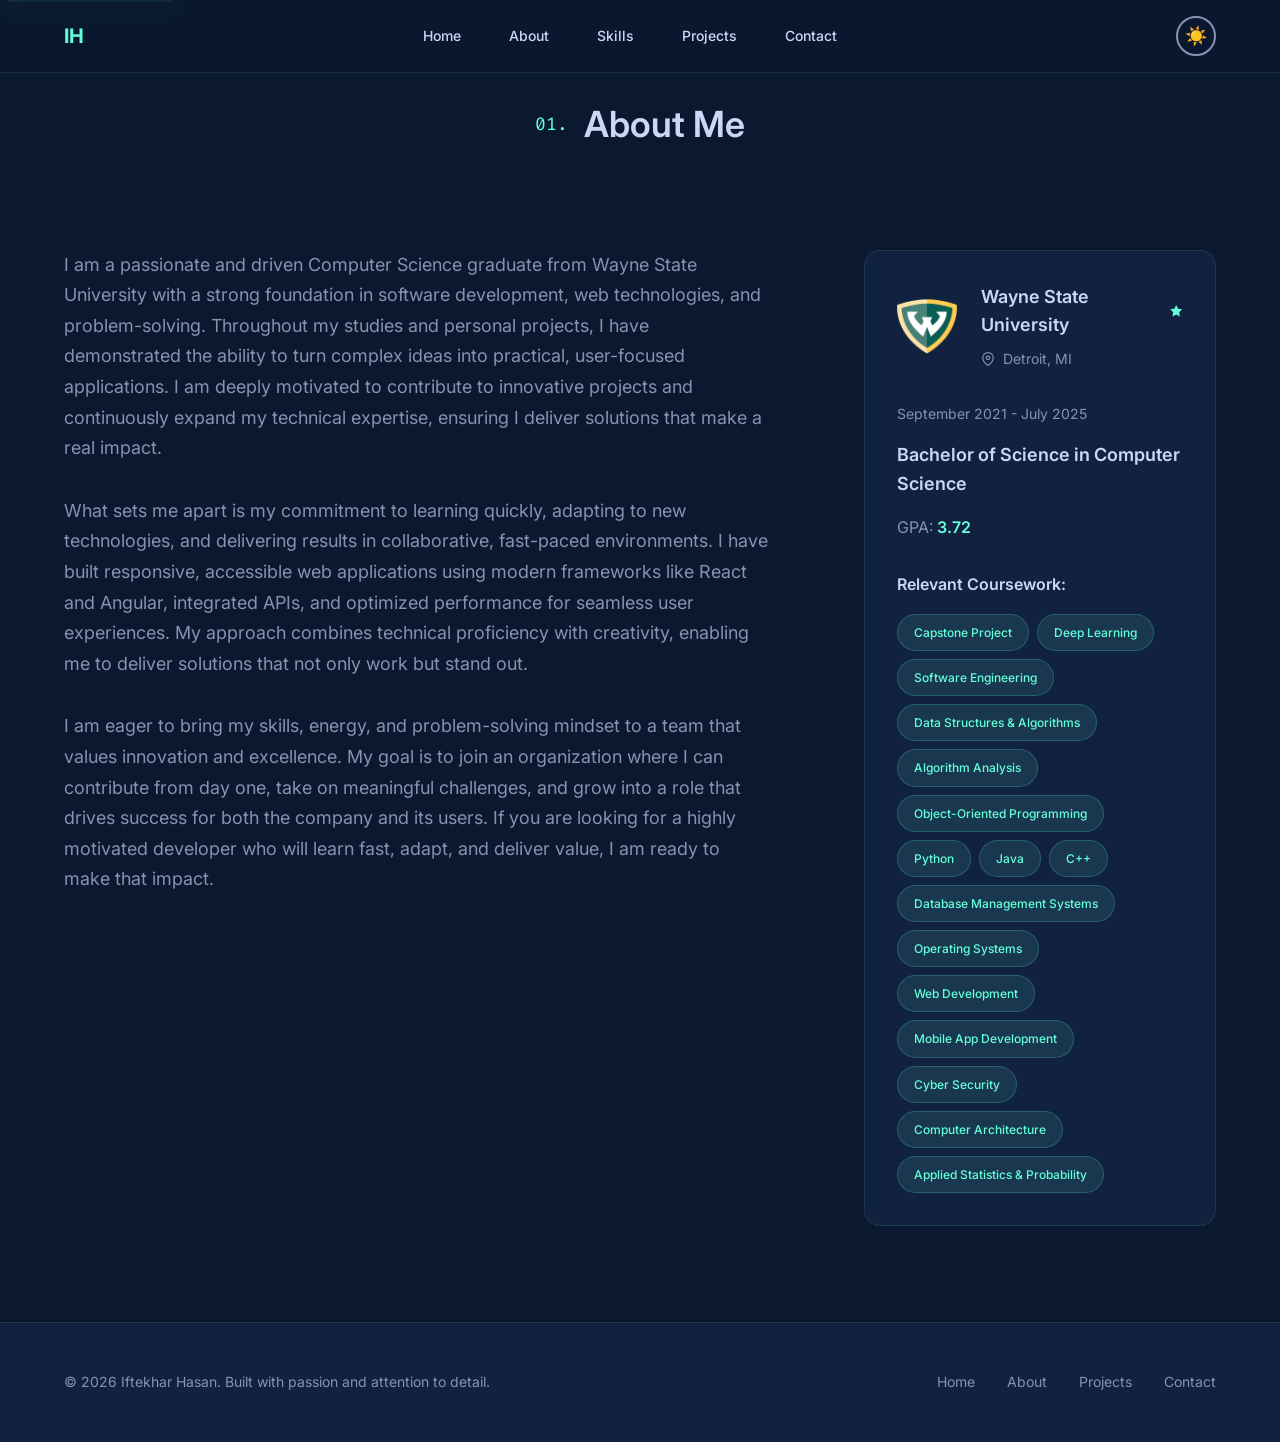
==== pages/about.html @ 02702d27 "changed the outlined of pages" ====
<!DOCTYPE html>
<html lang="en">
<head>
    <meta charset="UTF-8">
    <meta name="viewport" content="width=device-width, initial-scale=1.0">
    <title>Iftekhar Hasan - About</title>
    <link rel="preconnect" href="https://fonts.googleapis.com">
    <link rel="preconnect" href="https://fonts.gstatic.com" crossorigin>
    <link href="https://fonts.googleapis.com/css2?family=Inter:wght@300;400;500;600;700&family=Fira+Code:wght@400;500&display=swap" rel="stylesheet">
    <link rel="stylesheet" href="../styles/main.css">
    <link rel="stylesheet" href="../styles/responsive.css">
    <link rel="icon" type="image/x-icon" href="../assets/favicon.ico">
</head>
<body>
    <a href="#main-content" class="skip-link">Skip to main content</a>
    <header class="header" role="banner">
        <nav class="nav" role="navigation" aria-label="Main navigation">
            <div class="nav-container">
                <a href="../index.html" class="nav-logo" aria-label="Iftekhar Hasan - Home"><span class="logo-text">IH</span></a>
                <ul class="nav-menu" role="menubar">
                    <li role="none"><a href="../index.html" class="nav-link" role="menuitem"><span class="nav-text">Home</span></a></li>
                    <li role="none"><a href="about.html" class="nav-link active" role="menuitem"><span class="nav-text">About</span></a></li>
                    <li role="none"><a href="skills.html" class="nav-link" role="menuitem"><span class="nav-text">Skills</span></a></li>
                    <li role="none"><a href="projects.html" class="nav-link" role="menuitem"><span class="nav-text">Projects</span></a></li>
                    <li role="none"><a href="contact.html" class="nav-link" role="menuitem"><span class="nav-text">Contact</span></a></li>
                </ul>
                <button class="theme-toggle" aria-label="Toggle dark/light theme" title="Toggle theme">
                    <span class="theme-icon theme-icon-light">☀️</span>
                    <span class="theme-icon theme-icon-dark">🌙</span>
                </button>
                <button class="mobile-menu-toggle" aria-label="Toggle mobile menu" aria-expanded="false">
                    <span class="hamburger-line"></span>
                    <span class="hamburger-line"></span>
                    <span class="hamburger-line"></span>
                </button>
            </div>
        </nav>
        <div class="mobile-nav-overlay" aria-hidden="true">
            <nav class="mobile-nav" role="navigation" aria-label="Mobile navigation">
                <ul class="mobile-nav-menu" role="menubar">
                    <li role="none"><a href="../index.html" class="mobile-nav-link" role="menuitem"><span class="nav-text">Home</span></a></li>
                    <li role="none"><a href="about.html" class="mobile-nav-link" role="menuitem"><span class="nav-text">About</span></a></li>
                    <li role="none"><a href="skills.html" class="mobile-nav-link" role="menuitem"><span class="nav-text">Skills</span></a></li>
                    <li role="none"><a href="projects.html" class="mobile-nav-link" role="menuitem"><span class="nav-text">Projects</span></a></li>
                    <li role="none"><a href="contact.html" class="mobile-nav-link" role="menuitem"><span class="nav-text">Contact</span></a></li>
                </ul>
            </nav>
        </div>
    </header>
    <main id="main-content" role="main">
        <section id="about" class="about section" aria-label="About me">
            <div class="container">
                <div class="section-header">
                    <h2 class="section-title"><span class="section-number">01.</span> About Me</h2>
                </div>
                <div class="about-content">
                    <div class="about-text">
                        <p>I am a passionate and driven Computer Science graduate from Wayne State University with a strong foundation in software development, web technologies, and problem-solving. Throughout my studies and personal projects, I have demonstrated the ability to turn complex ideas into practical, user-focused applications. I am deeply motivated to contribute to innovative projects and continuously expand my technical expertise, ensuring I deliver solutions that make a real impact.</p>
                        <p>What sets me apart is my commitment to learning quickly, adapting to new technologies, and delivering results in collaborative, fast-paced environments. I have built responsive, accessible web applications using modern frameworks like React and Angular, integrated APIs, and optimized performance for seamless user experiences. My approach combines technical proficiency with creativity, enabling me to deliver solutions that not only work but stand out.</p>
                        <p>I am eager to bring my skills, energy, and problem-solving mindset to a team that values innovation and excellence. My goal is to join an organization where I can contribute from day one, take on meaningful challenges, and grow into a role that drives success for both the company and its users. If you are looking for a highly motivated developer who will learn fast, adapt, and deliver value, I am ready to make that impact.</p>
                    </div>
                    <div class="education-card">
                        <div class="education-header">
                            <img src="../assets/Wayne_State_logo.svg.png" alt="Wayne State University Logo" class="university-logo">
                            <div class="education-info">
                                <h3 class="university-name">Wayne State University
                                    <svg class="verified-badge" viewBox="0 0 24 24" fill="currentColor" aria-label="Verified"><path d="M12 2l3.09 6.26L22 9.27l-5 4.87 1.18 6.88L12 17.77l-6.18 3.25L7 14.14 2 9.27l6.91-1.01L12 2z"/></svg>
                                </h3>
                                <p class="education-location">
                                    <svg class="location-icon" viewBox="0 0 24 24" fill="none" stroke="currentColor" stroke-width="2"><path d="M21 10c0 7-9 13-9 13s-9-6-9-13a9 9 0 0 1 18 0z"/><circle cx="12" cy="10" r="3"/></svg>
                                    Detroit, MI
                                </p>
                            </div>
                        </div>
                        <div class="education-details">
                            <p class="education-dates">September 2021 - July 2025</p>
                            <h4 class="degree">Bachelor of Science in Computer Science</h4>
                            <p class="gpa">GPA: <span class="gpa-value">3.72</span></p>
                            <div class="coursework">
                                <h5 class="coursework-title">Relevant Coursework:</h5>
                                <div class="coursework-chips">
                                    <span class="chip">Capstone Project</span>
                                    <span class="chip">Deep Learning</span>
                                    <span class="chip">Software Engineering</span>
                                    <span class="chip">Data Structures & Algorithms</span>
                                    <span class="chip">Algorithm Analysis</span>
                                    <span class="chip">Object-Oriented Programming</span>
                                    <span class="chip">Python</span>
                                    <span class="chip">Java</span>
                                    <span class="chip">C++</span>
                                    <span class="chip">Database Management Systems</span>
                                    <span class="chip">Operating Systems</span>
                                    <span class="chip">Web Development</span>
                                    <span class="chip">Mobile App Development</span>
                                    <span class="chip">Cyber Security</span>
                                    <span class="chip">Computer Architecture</span>
                                    <span class="chip">Applied Statistics & Probability</span>
                                </div>
                            </div>
                        </div>
                    </div>
                </div>
            </div>
        </section>
    </main>
    <footer class="footer" role="contentinfo">
        <div class="container">
            <div class="footer-content">
                <p class="footer-text">&copy; 2026 Iftekhar Hasan. Built with passion and attention to detail.</p>
                <div class="footer-links">
                    <a href="../index.html" class="footer-link">Home</a>
                    <a href="about.html" class="footer-link">About</a>
                    <a href="projects.html" class="footer-link">Projects</a>
                    <a href="contact.html" class="footer-link">Contact</a>
                </div>
            </div>
            <button class="back-to-top" aria-label="Back to top" title="Back to top">
                <svg viewBox="0 0 24 24" fill="none" stroke="currentColor" stroke-width="2"><path d="M18 15l-6-6-6 6" /></svg>
            </button>
        </div>
    </footer>
    <script src="../scripts/main.js"></script>
</body>
</html>
---- styles/main.css ----
/* ===== CSS RESET & BASE STYLES ===== */
*,
*::before,
*::after {
  margin: 0;
  padding: 0;
  box-sizing: border-box;
}

html {
  scroll-behavior: smooth;
  font-size: 16px;
}

body {
  font-family:
    "Inter",
    -apple-system,
    BlinkMacSystemFont,
    "Segoe UI",
    Roboto,
    sans-serif;
  line-height: 1.6;
  color: var(--text-primary);
  background-color: var(--bg-primary);
  overflow-x: hidden;
}

/* ===== CSS CUSTOM PROPERTIES ===== */
:root {
  /* Colors */
  --bg-primary: #0a192f;
  --bg-secondary: #112240;
  --bg-tertiary: #1a2332;
  --text-primary: #ccd6f6;
  --text-secondary: #8892b0;
  --text-accent: #64ffda;
  --white: #ffffff;
  --success: #00d4aa;
  --warning: #ffd700;
  --error: #ff6b6b;

  /* Spacing */
  --space-xs: 0.5rem;
  --space-sm: 1rem;
  --space-md: 1.5rem;
  --space-lg: 2rem;
  --space-xl: 3rem;
  --space-2xl: 4rem;
  --space-3xl: 6rem;
  --space-4xl: 8rem;

  /* Typography */
  --font-size-xs: 0.75rem;
  --font-size-sm: 0.875rem;
  --font-size-base: 1rem;
  --font-size-lg: 1.125rem;
  --font-size-xl: 1.25rem;
  --font-size-2xl: 1.5rem;
  --font-size-3xl: 1.875rem;
  --font-size-4xl: 2.25rem;
  --font-size-5xl: 3rem;
  --font-size-6xl: 3.75rem;

  /* Shadows */
  --shadow-sm: 0 1px 2px 0 rgba(0, 0, 0, 0.05);
  --shadow-md: 0 4px 6px -1px rgba(0, 0, 0, 0.1);
  --shadow-lg: 0 10px 15px -3px rgba(0, 0, 0, 0.1);
  --shadow-xl: 0 20px 25px -5px rgba(0, 0, 0, 0.1);

  /* Transitions */
  --transition-fast: 0.15s ease-in-out;
  --transition-normal: 0.3s ease-in-out;
  --transition-slow: 0.5s ease-in-out;

  /* Border radius */
  --radius-sm: 0.25rem;
  --radius-md: 0.5rem;
  --radius-lg: 1rem;
  --radius-full: 9999px;

  /* Container */
  --container-max-width: 1200px;
  --container-padding: 1.5rem;
}

/* Light theme variables */
[data-theme="light"] {
  --bg-primary: #ffffff;
  --bg-secondary: #f8fafc;
  --bg-tertiary: #e2e8f0;
  --text-primary: #1a202c;
  --text-secondary: #4a5568;
  --text-accent: #3182ce;
}

/* ===== UTILITY CLASSES ===== */
.container {
  max-width: var(--container-max-width);
  margin: 0 auto;
  padding: 0 var(--container-padding);
}

.section {
  padding: var(--space-3xl) 0;
  position: relative;
}

.section-header {
  text-align: center;
  margin-bottom: var(--space-3xl);
}

.section-title {
  font-size: var(--font-size-4xl);
  font-weight: 600;
  margin-bottom: var(--space-sm);
  display: flex;
  align-items: center;
  justify-content: center;
  gap: var(--space-sm);
}

.section-number {
  font-size: var(--font-size-lg);
  color: var(--text-accent);
  font-weight: 400;
  font-family: "Fira Code", monospace;
}

.section-subtitle {
  font-size: var(--font-size-lg);
  color: var(--text-secondary);
  max-width: 600px;
  margin: 0 auto;
}

.skip-link {
  position: absolute;
  top: -40px;
  left: 6px;
  background: var(--text-accent);
  color: var(--bg-primary);
  padding: 8px;
  text-decoration: none;
  border-radius: var(--radius-sm);
  z-index: 1000;
}

.skip-link:focus {
  top: 6px;
}

/* ===== BUTTONS ===== */
.btn {
  display: inline-flex;
  align-items: center;
  justify-content: center;
  gap: var(--space-xs);
  padding: var(--space-sm) var(--space-lg);
  border: 2px solid transparent;
  border-radius: var(--radius-sm);
  font-size: var(--font-size-base);
  font-weight: 500;
  text-decoration: none;
  cursor: pointer;
  transition: all var(--transition-normal);
  position: relative;
  overflow: hidden;
}

.btn-primary {
  background-color: transparent;
  border-color: var(--text-accent);
  color: var(--text-accent);
}

.btn-primary:hover {
  background-color: rgba(100, 255, 218, 0.1);
  transform: translateY(-2px);
  box-shadow: var(--shadow-lg);
}

.btn-secondary {
  background-color: transparent;
  border-color: var(--text-primary);
  color: var(--text-primary);
}

.btn-secondary:hover {
  background-color: rgba(204, 214, 246, 0.1);
  transform: translateY(-2px);
}

/* ===== HEADER & NAVIGATION ===== */
.header {
  position: fixed;
  top: 0;
  left: 0;
  right: 0;
  z-index: 1000;
  background-color: rgba(10, 25, 47, 0.85);
  backdrop-filter: blur(10px);
  border-bottom: 1px solid rgba(100, 255, 218, 0.1);
  transition: all var(--transition-normal);
}

.nav-container {
  display: flex;
  align-items: center;
  justify-content: space-between;
  padding: var(--space-sm) var(--container-padding);
  max-width: var(--container-max-width);
  margin: 0 auto;
}

.nav-logo {
  font-size: var(--font-size-xl);
  font-weight: 700;
  color: var(--text-accent);
  text-decoration: none;
  transition: all var(--transition-normal);
}

.nav-logo:hover {
  transform: scale(1.05);
}

.nav-menu {
  display: flex;
  list-style: none;
  gap: var(--space-lg);
  align-items: center;
}

.nav-link {
  display: flex;
  flex-direction: column;
  align-items: center;
  text-decoration: none;
  color: var(--text-primary);
  transition: all var(--transition-normal);
  padding: var(--space-xs);
  position: relative;
}

.nav-link::after {
  content: "";
  position: absolute;
  bottom: -4px;
  left: 50%;
  width: 0;
  height: 2px;
  background-color: var(--text-accent);
  transition: all var(--transition-normal);
  transform: translateX(-50%);
}

.nav-link:hover::after,
.nav-link.active::after {
  width: 100%;
}

.nav-link:hover {
  color: var(--text-accent);
}

.nav-number {
  font-size: var(--font-size-xs);
  color: var(--text-accent);
  font-family: "Fira Code", monospace;
}

.nav-text {
  font-size: var(--font-size-sm);
  font-weight: 500;
}

/* Theme Toggle */
.theme-toggle {
  background: none;
  border: 2px solid var(--text-secondary);
  border-radius: var(--radius-full);
  width: 40px;
  height: 40px;
  cursor: pointer;
  display: flex;
  align-items: center;
  justify-content: center;
  transition: all var(--transition-normal);
  position: relative;
}

.theme-toggle:hover {
  border-color: var(--text-accent);
  transform: scale(1.1);
}

.theme-icon {
  font-size: var(--font-size-lg);
  transition: all var(--transition-normal);
}

.theme-icon-dark {
  display: none;
}

[data-theme="light"] .theme-icon-light {
  display: none;
}

[data-theme="light"] .theme-icon-dark {
  display: block;
}

/* Mobile Menu */
.mobile-menu-toggle {
  display: none;
  flex-direction: column;
  gap: 4px;
  background: none;
  border: none;
  cursor: pointer;
  padding: var(--space-xs);
}

.hamburger-line {
  width: 25px;
  height: 3px;
  background-color: var(--text-primary);
  transition: all var(--transition-normal);
  border-radius: var(--radius-sm);
}

.mobile-nav-overlay {
  position: fixed;
  top: 0;
  right: -100%;
  width: 100%;
  height: 100vh;
  background-color: rgba(10, 25, 47, 0.95);
  backdrop-filter: blur(10px);
  z-index: 999;
  transition: all var(--transition-normal);
}

.mobile-nav-overlay.active {
  right: 0;
}

.mobile-nav {
  display: flex;
  align-items: center;
  justify-content: center;
  height: 100%;
}

.mobile-nav-menu {
  list-style: none;
  text-align: center;
}

.mobile-nav-link {
  display: block;
  padding: var(--space-lg);
  color: var(--text-primary);
  text-decoration: none;
  font-size: var(--font-size-xl);
  transition: all var(--transition-normal);
}

.mobile-nav-link:hover {
  color: var(--text-accent);
  transform: translateX(10px);
}

/* ===== HERO SECTION ===== */
.hero {
  min-height: 100vh;
  display: flex;
  align-items: center;
  padding-top: 80px;
  position: relative;
}

.hero-content {
  display: grid;
  grid-template-columns: 1fr 1fr;
  gap: var(--space-3xl);
  align-items: center;
  width: 100%;
}

.hero-text {
  order: 1;
}

.hero-image {
  order: 2;
  display: flex;
  justify-content: center;
}

.hero-greeting {
  font-size: var(--font-size-lg);
  color: var(--text-accent);
  margin-bottom: var(--space-sm);
  font-family: "Fira Code", monospace;
}

.hero-name {
  font-size: var(--font-size-6xl);
  font-weight: 700;
  margin-bottom: var(--space-sm);
  line-height: 1.1;
}

.hero-title {
  font-size: var(--font-size-4xl);
  color: var(--text-secondary);
  margin-bottom: var(--space-lg);
  font-weight: 600;
}

.hero-description {
  font-size: var(--font-size-lg);
  color: var(--text-secondary);
  margin-bottom: var(--space-xl);
  max-width: 540px;
  line-height: 1.7;
}

.hero-actions {
  display: flex;
  gap: var(--space-lg);
  margin-bottom: var(--space-xl);
}

.image-container {
  position: relative;
  width: 300px;
  height: 300px;
}

.profile-image {
  width: 100%;
  height: 100%;
  border-radius: 50%;
  object-fit: cover;
  border: 4px solid var(--text-accent);
  transition: all var(--transition-normal);
}

/* .profile-image:hover {
  transform: scale(1.05);
  box-shadow: 0 0 30px rgba(100, 255, 218, 0.3);
} */

.hero-social {
  position: fixed;
  left: var(--space-lg);
  top: 50%;
  transform: translateY(-50%);
  display: flex;
  flex-direction: column;
  gap: var(--space-lg);
  z-index: 10;
}

.hero-social::after {
  content: none;
  width: 1px;
  height: 90px;
  background-color: var(--text-secondary);
  margin: var(--space-lg) auto 0;
}

.social-link {
  color: var(--text-secondary);
  transition: all var(--transition-normal);
  padding: var(--space-xs);
}

.social-link:hover {
  color: var(--text-accent);
  /* transform: translateY(-3px); */
}

.social-icon {
  width: 20px;
  height: 20px;
}

.scroll-indicator {
  position: absolute;
  bottom: var(--space-lg);
  left: 50%;
  transform: translateX(-50%);
  text-align: center;
}

.scroll-link {
  display: flex;
  flex-direction: column;
  align-items: center;
  gap: var(--space-xs);
  color: var(--text-secondary);
  text-decoration: none;
  transition: all var(--transition-normal);
}

.scroll-link:hover {
  color: var(--text-accent);
}

.scroll-text {
  font-size: var(--font-size-sm);
  font-family: "Fira Code", monospace;
}

.scroll-arrow {
  width: 20px;
  height: 20px;
  animation: bounce 2s infinite;
}

@keyframes bounce {
  0%,
  20%,
  50%,
  80%,
  100% {
    transform: translateY(0);
  }
  40% {
    transform: translateY(-10px);
  }
  60% {
    transform: translateY(-5px);
  }
}

/* Typing Animation */
.typing-text {
  position: relative;
  color: var(--text-primary);
}

.typing-text::after {
  content: "";
  position: absolute;
  right: -2px;
  width: 2px;
  height: 100%;
  background-color: var(--text-accent);
  animation: blink 1s infinite;
}

@keyframes blink {
  0%,
  50% {
    opacity: 1;
  }
  51%,
  100% {
    opacity: 0;
  }
}

/* ===== ABOUT SECTION ===== */
.about-content {
  display: grid;
  grid-template-columns: 2fr 1fr;
  gap: var(--space-3xl);
  align-items: start;
}

.about-text {
  font-size: var(--font-size-lg);
  line-height: 1.7;
}

.about-text p {
  margin-bottom: var(--space-lg);
  color: var(--text-secondary);
}

.education-card {
  background-color: var(--bg-secondary);
  border-radius: var(--radius-lg);
  padding: var(--space-lg);
  border: 1px solid rgba(100, 255, 218, 0.1);
  transition: all var(--transition-normal);
}

.education-card:hover {
  transform: translateY(-5px);
  box-shadow: var(--shadow-xl);
  border-color: rgba(100, 255, 218, 0.3);
}

.education-header {
  display: flex;
  align-items: center;
  gap: var(--space-md);
  margin-bottom: var(--space-lg);
}

.university-logo {
  width: 60px;
  height: 60px;
  border-radius: var(--radius-md);
  object-fit: contain;
}

.university-name {
  font-size: var(--font-size-lg);
  font-weight: 600;
  color: var(--text-primary);
  display: flex;
  align-items: center;
  gap: var(--space-xs);
  margin-bottom: var(--space-xs);
}

.verified-badge {
  width: 16px;
  height: 16px;
  color: var(--text-accent);
}

.education-location {
  display: flex;
  align-items: center;
  gap: var(--space-xs);
  color: var(--text-secondary);
  font-size: var(--font-size-sm);
}

.location-icon {
  width: 14px;
  height: 14px;
}

.education-dates {
  color: var(--text-secondary);
  font-size: var(--font-size-sm);
  margin-bottom: var(--space-sm);
}

.degree {
  font-size: var(--font-size-lg);
  font-weight: 600;
  color: var(--text-primary);
  margin-bottom: var(--space-sm);
}

.gpa {
  color: var(--text-secondary);
  margin-bottom: var(--space-lg);
}

.gpa-value {
  color: var(--text-accent);
  font-weight: 600;
}

.coursework-title {
  font-size: var(--font-size-base);
  font-weight: 600;
  color: var(--text-primary);
  margin-bottom: var(--space-sm);
}

.coursework-chips {
  display: flex;
  flex-wrap: wrap;
  gap: var(--space-xs);
}

.chip {
  background-color: rgba(100, 255, 218, 0.1);
  color: var(--text-accent);
  padding: var(--space-xs) var(--space-sm);
  border-radius: var(--radius-full);
  font-size: var(--font-size-xs);
  font-weight: 500;
  border: 1px solid rgba(100, 255, 218, 0.2);
  transition: all var(--transition-normal);
}

.chip:hover {
  background-color: rgba(100, 255, 218, 0.2);
  transform: translateY(-1px);
}

/* ===== SKILLS SECTION ===== */
.skills-grid {
  display: grid;
  grid-template-columns: repeat(auto-fit, minmax(280px, 1fr));
  gap: var(--space-xl);
}

.skill-category {
  background-color: var(--bg-secondary);
  border-radius: var(--radius-lg);
  padding: var(--space-lg);
  border: 1px solid rgba(100, 255, 218, 0.1);
  transition: all var(--transition-normal);
}

.skill-category:hover {
  transform: translateY(-5px);
  box-shadow: var(--shadow-xl);
  border-color: rgba(100, 255, 218, 0.3);
}

.category-title {
  font-size: var(--font-size-xl);
  font-weight: 600;
  color: var(--text-primary);
  margin-bottom: var(--space-lg);
  text-align: center;
}

.skills-list {
  display: flex;
  flex-direction: column;
  gap: var(--space-md);
}

.skill-item {
  display: flex;
  align-items: center;
  gap: var(--space-md);
  padding: var(--space-sm);
  border-radius: var(--radius-md);
  transition: all var(--transition-normal);
}

.skill-item:hover {
  background-color: rgba(100, 255, 218, 0.05);
  transform: translateX(5px);
}

.skill-icon {
  width: 32px;
  height: 32px;
  object-fit: contain;
}

.skill-name {
  font-size: var(--font-size-base);
  font-weight: 500;
  color: var(--text-primary);
}

/* ===== PROJECTS SECTION ===== */
.project-filters {
  display: flex;
  justify-content: center;
  gap: var(--space-sm);
  margin-bottom: var(--space-3xl);
  flex-wrap: wrap;
}

.filter-btn {
  background: none;
  border: 2px solid var(--text-secondary);
  color: var(--text-secondary);
  padding: var(--space-sm) var(--space-lg);
  border-radius: var(--radius-full);
  cursor: pointer;
  transition: all var(--transition-normal);
  font-size: var(--font-size-sm);
  font-weight: 500;
}

.filter-btn:hover,
.filter-btn.active {
  border-color: var(--text-accent);
  color: var(--text-accent);
  background-color: rgba(100, 255, 218, 0.1);
}

.projects-grid {
  display: grid;
  grid-template-columns: repeat(auto-fit, minmax(300px, 1fr));
  gap: var(--space-xl);
}

.project-card {
  background-color: var(--bg-secondary);
  border-radius: var(--radius-lg);
  overflow: hidden;
  border: 1px solid rgba(100, 255, 218, 0.1);
  transition: all var(--transition-normal);
  opacity: 1;
  transform: scale(1);
}

.project-card.hidden {
  opacity: 0;
  transform: scale(0.8);
  pointer-events: none;
}

.project-card:hover {
  transform: translateY(-10px);
  box-shadow: var(--shadow-xl);
  border-color: rgba(100, 255, 218, 0.3);
}

.project-image {
  width: 100%;
  height: 200px;
  overflow: hidden;
  position: relative;
}

.project-image img {
  width: 100%;
  height: 100%;
  object-fit: cover;
  transition: all var(--transition-normal);
}

.project-card:hover .project-image img {
  transform: scale(1.05);
}

.project-info {
  padding: var(--space-lg);
}

.project-title {
  font-size: var(--font-size-xl);
  font-weight: 600;
  color: var(--text-primary);
  margin-bottom: var(--space-sm);
}

.project-description {
  color: var(--text-secondary);
  line-height: 1.6;
  margin-bottom: var(--space-lg);
}

.tech-stack {
  display: flex;
  flex-wrap: wrap;
  gap: var(--space-xs);
  margin-bottom: var(--space-lg);
}

.tech-chip {
  background-color: rgba(100, 255, 218, 0.1);
  color: var(--text-accent);
  padding: var(--space-xs) var(--space-sm);
  border-radius: var(--radius-sm);
  font-size: var(--font-size-xs);
  font-weight: 500;
  display: flex;
  align-items: center;
  gap: var(--space-xs);
}

.tech-icon {
  width: 16px;
  height: 16px;
}

.project-links {
  display: flex;
  gap: var(--space-sm);
}

.project-link {
  padding: var(--space-sm) var(--space-md);
  border: 1px solid var(--text-accent);
  color: var(--text-accent);
  text-decoration: none;
  border-radius: var(--radius-sm);
  font-size: var(--font-size-sm);
  font-weight: 500;
  transition: all var(--transition-normal);
}

.project-link:hover {
  background-color: rgba(100, 255, 218, 0.1);
  transform: translateY(-2px);
}

/* ===== CONTACT SECTION ===== */
.contact-content {
  display: grid;
  grid-template-columns: 1fr 1fr;
  gap: var(--space-3xl);
  align-items: start;
}

.contact-form {
  background-color: var(--bg-secondary);
  padding: var(--space-xl);
  border-radius: var(--radius-lg);
  border: 1px solid rgba(100, 255, 218, 0.1);
}

.form-group {
  margin-bottom: var(--space-lg);
}

.form-label {
  display: block;
  margin-bottom: var(--space-xs);
  color: var(--text-primary);
  font-weight: 500;
}

.form-input,
.form-textarea {
  width: 100%;
  padding: var(--space-sm);
  border: 2px solid var(--text-secondary);
  border-radius: var(--radius-sm);
  background-color: var(--bg-primary);
  color: var(--text-primary);
  font-size: var(--font-size-base);
  transition: all var(--transition-normal);
}

.form-input:focus,
.form-textarea:focus {
  outline: none;
  border-color: var(--text-accent);
  box-shadow: 0 0 0 3px rgba(100, 255, 218, 0.1);
}

.form-textarea {
  resize: vertical;
  min-height: 120px;
}

.form-error {
  display: block;
  color: var(--error);
  font-size: var(--font-size-sm);
  margin-top: var(--space-xs);
}

.form-submit {
  width: 100%;
  position: relative;
}

.btn-loading {
  display: none;
}

.form-submit.loading .btn-text {
  display: none;
}

.form-submit.loading .btn-loading {
  display: block;
}

.contact-info {
  display: flex;
  flex-direction: column;
  gap: var(--space-xl);
}

.contact-item {
  display: flex;
  align-items: flex-start;
  gap: var(--space-md);
}

.contact-icon {
  width: 24px;
  height: 24px;
  color: var(--text-accent);
  margin-top: var(--space-xs);
}

.contact-title {
  font-size: var(--font-size-lg);
  font-weight: 600;
  color: var(--text-primary);
  margin-bottom: var(--space-xs);
}

.contact-link {
  color: var(--text-accent);
  text-decoration: none;
  transition: all var(--transition-normal);
}

.contact-link:hover {
  text-decoration: underline;
}

.contact-text {
  color: var(--text-secondary);
}

.contact-social .social-links {
  display: flex;
  gap: var(--space-md);
  margin-top: var(--space-sm);
}

.contact-social .social-link {
  padding: var(--space-sm);
  border: 1px solid var(--text-secondary);
  border-radius: var(--radius-sm);
  transition: all var(--transition-normal);
}

.contact-social .social-link:hover {
  border-color: var(--text-accent);
  background-color: rgba(100, 255, 218, 0.1);
}

/* ===== FOOTER ===== */
.footer {
  background-color: var(--bg-secondary);
  border-top: 1px solid rgba(100, 255, 218, 0.1);
  padding: var(--space-xl) 0;
  position: relative;
}

.footer-content {
  display: flex;
  justify-content: space-between;
  align-items: center;
  flex-wrap: wrap;
  gap: var(--space-lg);
}

.footer-text {
  color: var(--text-secondary);
  font-size: var(--font-size-sm);
}

.footer-links {
  display: flex;
  gap: var(--space-lg);
}

.footer-link {
  color: var(--text-secondary);
  text-decoration: none;
  font-size: var(--font-size-sm);
  transition: all var(--transition-normal);
}

.footer-link:hover {
  color: var(--text-accent);
}

.back-to-top {
  position: fixed;
  bottom: var(--space-lg);
  right: var(--space-lg);
  width: 50px;
  height: 50px;
  background-color: var(--text-accent);
  color: var(--bg-primary);
  border: none;
  border-radius: var(--radius-full);
  cursor: pointer;
  transition: all var(--transition-normal);
  opacity: 0;
  visibility: hidden;
  z-index: 100;
}

.back-to-top.visible {
  opacity: 1;
  visibility: visible;
}

.back-to-top:hover {
  transform: translateY(-3px);
  box-shadow: var(--shadow-lg);
}

.back-to-top svg {
  width: 20px;
  height: 20px;
}

/* ===== ANIMATIONS ===== */
@keyframes fadeInUp {
  from {
    opacity: 0;
    transform: translateY(30px);
  }
  to {
    opacity: 1;
    transform: translateY(0);
  }
}

.fade-in-up {
  animation: fadeInUp 0.6s ease-out forwards;
}

/* ===== RESPONSIVE DESIGN ===== */
@media (max-width: 1024px) {
  :root {
    --container-padding: 1rem;
    --space-4xl: 6rem;
    --space-3xl: 4rem;
  }

  .hero-content {
    grid-template-columns: 1fr;
    text-align: center;
    gap: var(--space-xl);
  }

  .hero-text {
    order: 2;
  }

  .hero-image {
    order: 1;
  }

  .about-content {
    grid-template-columns: 1fr;
    gap: var(--space-xl);
  }

  .contact-content {
    grid-template-columns: 1fr;
    gap: var(--space-xl);
  }

  .hero-social {
    position: fixed;
    left: var(--space-lg);
    bottom: 0;
    flex-direction: column;
    margin-top: 0;
  }

  .hero-social::after {
    display: none;
  }
}

@media (max-width: 768px) {
  .nav-menu {
    display: none;
  }

  .mobile-menu-toggle {
    display: flex;
  }

  .hero-name {
    font-size: var(--font-size-5xl);
  }

  .hero-title {
    font-size: var(--font-size-3xl);
  }

  .section-title {
    font-size: var(--font-size-3xl);
  }

  .hero-actions {
    flex-direction: column;
    align-items: center;
    gap: var(--space-md);
  }

  .btn {
    width: 100%;
    max-width: 300px;
  }

  .projects-grid {
    grid-template-columns: 1fr;
  }

  .skills-grid {
    grid-template-columns: 1fr;
  }

  .project-filters {
    flex-direction: column;
    align-items: center;
  }

  .footer-content {
    flex-direction: column;
    text-align: center;
  }
}

@media (max-width: 480px) {
  :root {
    --container-padding: 0.75rem;
    --space-4xl: 4rem;
    --space-3xl: 3rem;
  }

  .hero-name {
    font-size: var(--font-size-4xl);
  }

  .hero-title {
    font-size: var(--font-size-2xl);
  }

  .section-title {
    font-size: var(--font-size-2xl);
  }

  .image-container {
    width: 250px;
    height: 250px;
  }

  .education-header {
    flex-direction: column;
    text-align: center;
  }

  .contact-item {
    flex-direction: column;
    text-align: center;
  }
}

[data-theme="light"] .nav-link {
  color: var(--text-accent);
}

/* .hero-social {
  position: fixed;
  left: var(--space-lg);
  bottom: 0;
  flex-direction: column;
}

.hero-social::after {
  display: block;
} */


.about.section,
.skills.section,
.projects.section,
.contact.section {
  scroll-margin-top: 80px;
}
---- styles/responsive.css ----
/* ===== RESPONSIVE UTILITIES ===== */

/* Mobile-first responsive design utilities */
.mobile-only {
  display: block;
}

.tablet-up {
  display: none;
}

.desktop-up {
  display: none;
}

/* ===== TABLET STYLES (768px and up) ===== */
@media (min-width: 768px) {
  .mobile-only {
    display: none;
  }

  .tablet-up {
    display: block;
  }

  /* Navigation improvements for tablet */
  .nav-menu {
    display: flex;
  }

  .mobile-menu-toggle {
    display: none;
  }

  /* Hero section tablet layout */
  .hero-content {
    grid-template-columns: 1fr 1fr;
    text-align: left;
  }

  .hero-text {
    order: 1;
  }

  .hero-image {
    order: 2;
  }

  /* Skills grid for tablet */
  .skills-grid {
    grid-template-columns: repeat(2, 1fr);
  }

  /* Projects grid for tablet */
  .projects-grid {
    grid-template-columns: repeat(2, 1fr);
  }

  /* Contact layout for tablet */
  .contact-content {
    grid-template-columns: 1fr 1fr;
  }

  /* About section for tablet */
  .about-content {
    grid-template-columns: 2fr 1fr;
  }
}

/* ===== DESKTOP STYLES (1024px and up) ===== */
@media (min-width: 1024px) {
  .desktop-up {
    display: block;
  }

  /* Hero social positioning for desktop */
  .hero-social {
    position: fixed;
    left: var(--space-lg);
    bottom: 0;
    flex-direction: column;
  }

  .hero-social::after {
    display: block;
  }

  /* Skills grid for desktop */
  .skills-grid {
    grid-template-columns: repeat(4, 1fr);
  }

  /* Projects grid for desktop */
  .projects-grid {
    grid-template-columns: repeat(3, 1fr);
  }

  /* Enhanced hover effects for desktop */
  .project-card:hover {
    transform: translateY(-10px) scale(1.02);
  }

  .skill-category:hover {
    transform: translateY(-8px) scale(1.02);
  }

  .education-card:hover {
    transform: translateY(-8px) scale(1.02);
  }
}

/* ===== LARGE DESKTOP STYLES (1440px and up) ===== */
@media (min-width: 1440px) {
  :root {
    --container-max-width: 1400px;
    --space-4xl: 10rem;
    --space-3xl: 8rem;
  }

  /* Larger typography for large screens */
  .hero-name {
    font-size: 4.5rem;
  }

  .hero-title {
    font-size: 3rem;
  }

  .section-title {
    font-size: 3.5rem;
  }

  /* Enhanced spacing for large screens */
  .section {
    padding: var(--space-4xl) 0;
  }
}

/* ===== ULTRA-WIDE SCREENS (1920px and up) ===== */
@media (min-width: 1920px) {
  :root {
    --container-max-width: 1600px;
  }

  /* Projects grid for ultra-wide */
  .projects-grid {
    grid-template-columns: repeat(4, 1fr);
  }
}

/* ===== MOBILE LANDSCAPE ORIENTATION ===== */
@media (max-width: 768px) and (orientation: landscape) {
  .hero {
    min-height: auto;
    padding: var(--space-xl) 0;
  }

  .hero-content {
    grid-template-columns: 1fr 1fr;
    gap: var(--space-lg);
  }

  .image-container {
    width: 200px;
    height: 200px;
  }

  .hero-name {
    font-size: var(--font-size-3xl);
  }

  .hero-title {
    font-size: var(--font-size-xl);
  }
}

/* ===== PRINT STYLES ===== */
@media print {
  * {
    background: white !important;
    color: black !important;
    box-shadow: none !important;
  }

  .header,
  .hero-social,
  .scroll-indicator,
  .back-to-top,
  .mobile-menu-toggle,
  .theme-toggle {
    display: none !important;
  }

  .section {
    page-break-inside: avoid;
    padding: 1rem 0;
  }

  .hero {
    min-height: auto;
    padding: 1rem 0;
  }

  .project-card,
  .skill-category,
  .education-card {
    page-break-inside: avoid;
    border: 1px solid #ccc;
    margin-bottom: 1rem;
  }

  a[href^="http"]:after {
    content: " (" attr(href) ")";
    font-size: 0.8em;
    color: #666;
  }
}

/* ===== REDUCED MOTION PREFERENCES ===== */
@media (prefers-reduced-motion: reduce) {
  *,
  *::before,
  *::after {
    animation-duration: 0.01ms !important;
    animation-iteration-count: 1 !important;
    transition-duration: 0.01ms !important;
    scroll-behavior: auto !important;
  }

  .scroll-arrow {
    animation: none;
  }

  .typing-text::after {
    animation: none;
    opacity: 1;
  }
}

/* ===== HIGH CONTRAST MODE ===== */
@media (prefers-contrast: high) {
  :root {
    --bg-primary: #000000;
    --bg-secondary: #1a1a1a;
    --text-primary: #ffffff;
    --text-secondary: #cccccc;
    --text-accent: #00ffff;
  }

  .btn,
  .project-card,
  .skill-category,
  .education-card,
  .contact-form {
    border-width: 2px;
  }
}

/* ===== FOCUS VISIBLE STYLES ===== */
.nav-link:focus-visible,
.btn:focus-visible,
.social-link:focus-visible,
.project-link:focus-visible,
.filter-btn:focus-visible,
.form-input:focus-visible,
.form-textarea:focus-visible,
.theme-toggle:focus-visible,
.mobile-menu-toggle:focus-visible,
.back-to-top:focus-visible {
  outline: 2px solid var(--text-accent);
  outline-offset: 2px;
}

/* ===== CONTAINER QUERIES (for modern browsers) ===== */
@supports (container-type: inline-size) {
  .project-card {
    container-type: inline-size;
  }

  @container (max-width: 300px) {
    .project-info {
      padding: var(--space-md);
    }

    .project-title {
      font-size: var(--font-size-lg);
    }

    .tech-stack {
      flex-direction: column;
      gap: var(--space-xs);
    }

    .project-links {
      flex-direction: column;
    }
  }
}

/* ===== DARK MODE SPECIFIC ADJUSTMENTS ===== */
@media (prefers-color-scheme: dark) {
  :root {
    color-scheme: dark;
  }
}

/* ===== LIGHT MODE SPECIFIC ADJUSTMENTS ===== */
[data-theme="light"] {
  color-scheme: light;
}

[data-theme="light"] .header {
  background-color: rgba(255, 255, 255, 0.85);
  border-bottom-color: rgba(0, 0, 0, 0.1);
}

[data-theme="light"] .mobile-nav-overlay {
  background-color: rgba(255, 255, 255, 0.95);
}

[data-theme="light"] .profile-image {
  border-color: var(--text-accent);
}

[data-theme="light"] .project-card,
[data-theme="light"] .skill-category,
[data-theme="light"] .education-card,
[data-theme="light"] .contact-form {
  box-shadow: 0 4px 6px rgba(0, 0, 0, 0.1);
}

[data-theme="light"] .project-card:hover,
[data-theme="light"] .skill-category:hover,
[data-theme="light"] .education-card:hover {
  box-shadow: 0 10px 25px rgba(0, 0, 0, 0.15);
}

/* ===== ACCESSIBILITY IMPROVEMENTS ===== */
.sr-only {
  position: absolute;
  width: 1px;
  height: 1px;
  padding: 0;
  margin: -1px;
  overflow: hidden;
  clip: rect(0, 0, 0, 0);
  white-space: nowrap;
  border: 0;
}

/* ===== LOADING STATES ===== */
.loading {
  opacity: 0.7;
  pointer-events: none;
}

.skeleton {
  background: linear-gradient(
    90deg,
    var(--bg-secondary) 25%,
    var(--bg-tertiary) 50%,
    var(--bg-secondary) 75%
  );
  background-size: 200% 100%;
  animation: loading 1.5s infinite;
}

@keyframes loading {
  0% {
    background-position: 200% 0;
  }
  100% {
    background-position: -200% 0;
  }
}

/* ===== ERROR STATES ===== */
.error {
  border-color: var(--error) !important;
  background-color: rgba(255, 107, 107, 0.1);
}

.success {
  border-color: var(--success) !important;
  background-color: rgba(0, 212, 170, 0.1);
}

/* ===== PERFORMANCE OPTIMIZATIONS ===== */
.project-card:hover,
.skill-category:hover,
.education-card:hover {
  will-change: transform, box-shadow;
}

/* Force hardware acceleration for smooth animations */
.nav-link,
.btn,
.social-link,
.project-link,
.filter-btn {
  transform: translateZ(0);
  backface-visibility: hidden;
}
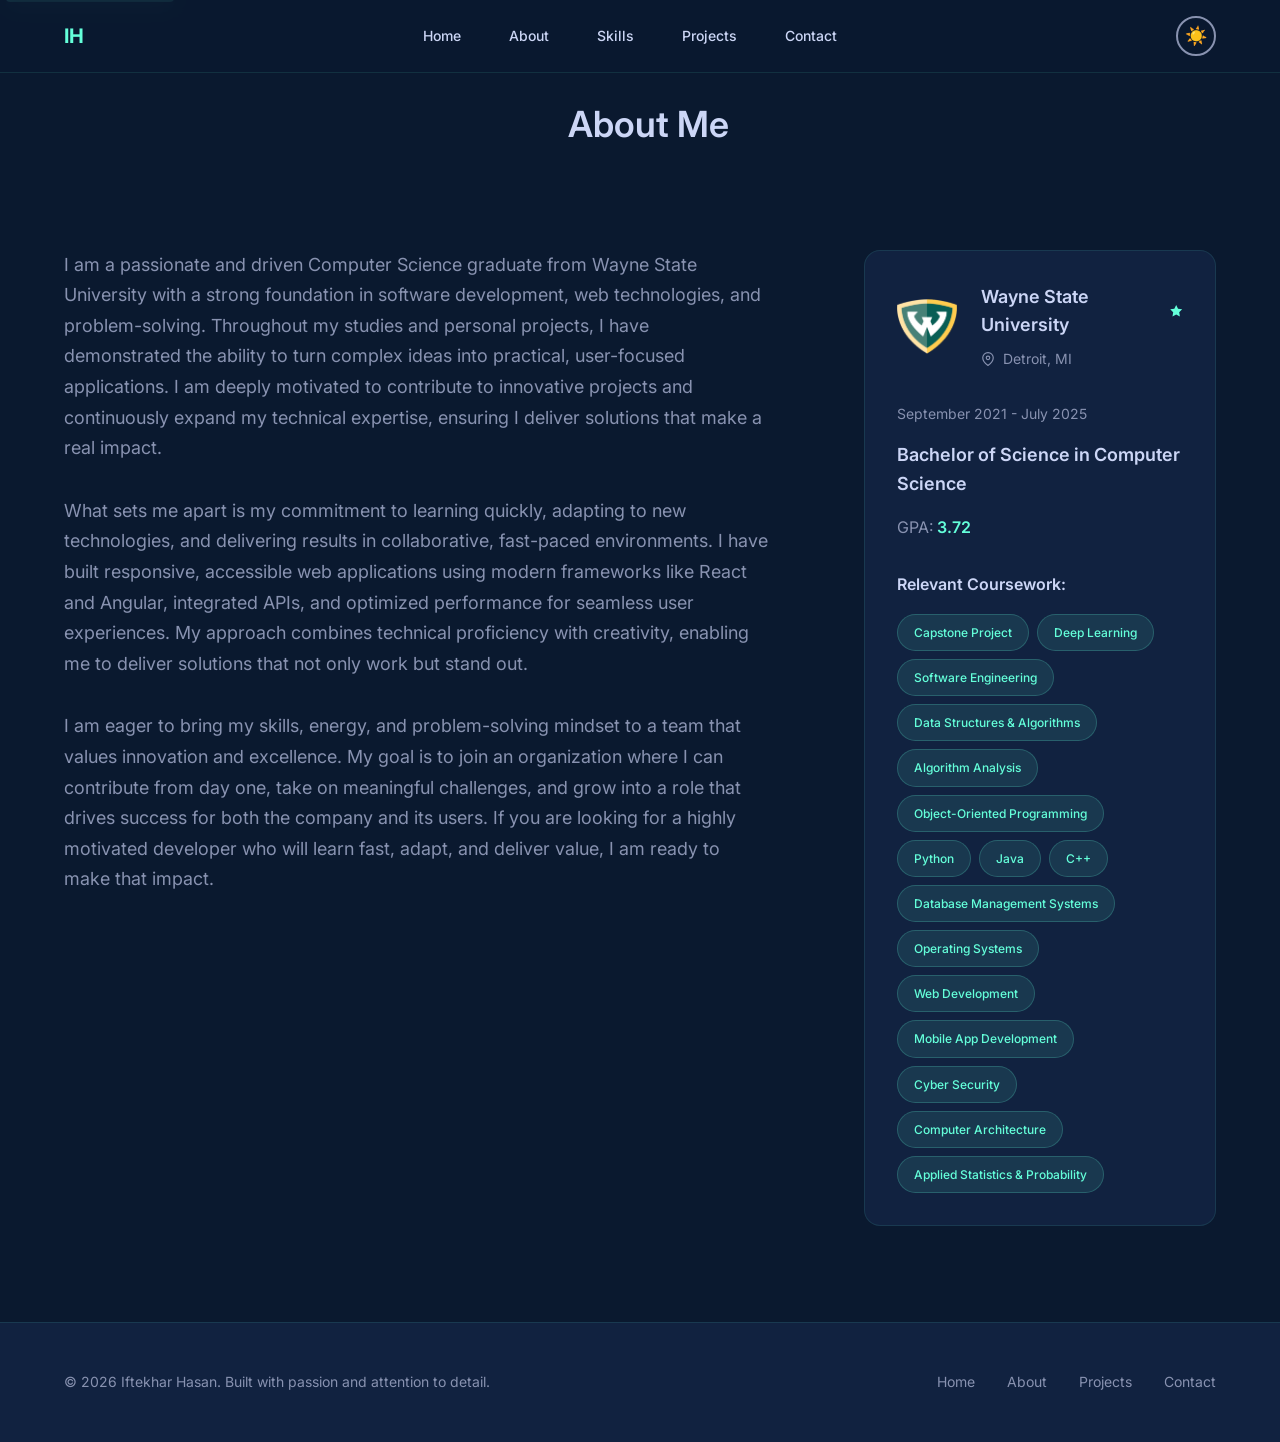
==== commit 193dc922: "removed nums" ====
--- a/pages/about.html
+++ b/pages/about.html
@@ -51,7 +51,7 @@
         <section id="about" class="about section" aria-label="About me">
             <div class="container">
                 <div class="section-header">
-                    <h2 class="section-title"><span class="section-number">01.</span> About Me</h2>
+                    <h2 class="section-title"><span class="section-number"></span> About Me</h2>
                 </div>
                 <div class="about-content">
                     <div class="about-text">
@@ -114,9 +114,6 @@
                     <a href="contact.html" class="footer-link">Contact</a>
                 </div>
             </div>
-            <button class="back-to-top" aria-label="Back to top" title="Back to top">
-                <svg viewBox="0 0 24 24" fill="none" stroke="currentColor" stroke-width="2"><path d="M18 15l-6-6-6 6" /></svg>
-            </button>
         </div>
     </footer>
     <script src="../scripts/main.js"></script>
--- a/styles/main.css
+++ b/styles/main.css
@@ -1060,7 +1060,7 @@
   color: var(--text-accent);
 }
 
-.back-to-top {
+/* .back-to-top {
   position: fixed;
   bottom: var(--space-lg);
   right: var(--space-lg);
@@ -1090,7 +1090,7 @@
 .back-to-top svg {
   width: 20px;
   height: 20px;
-}
+} */
 
 /* ===== ANIMATIONS ===== */
 @keyframes fadeInUp {
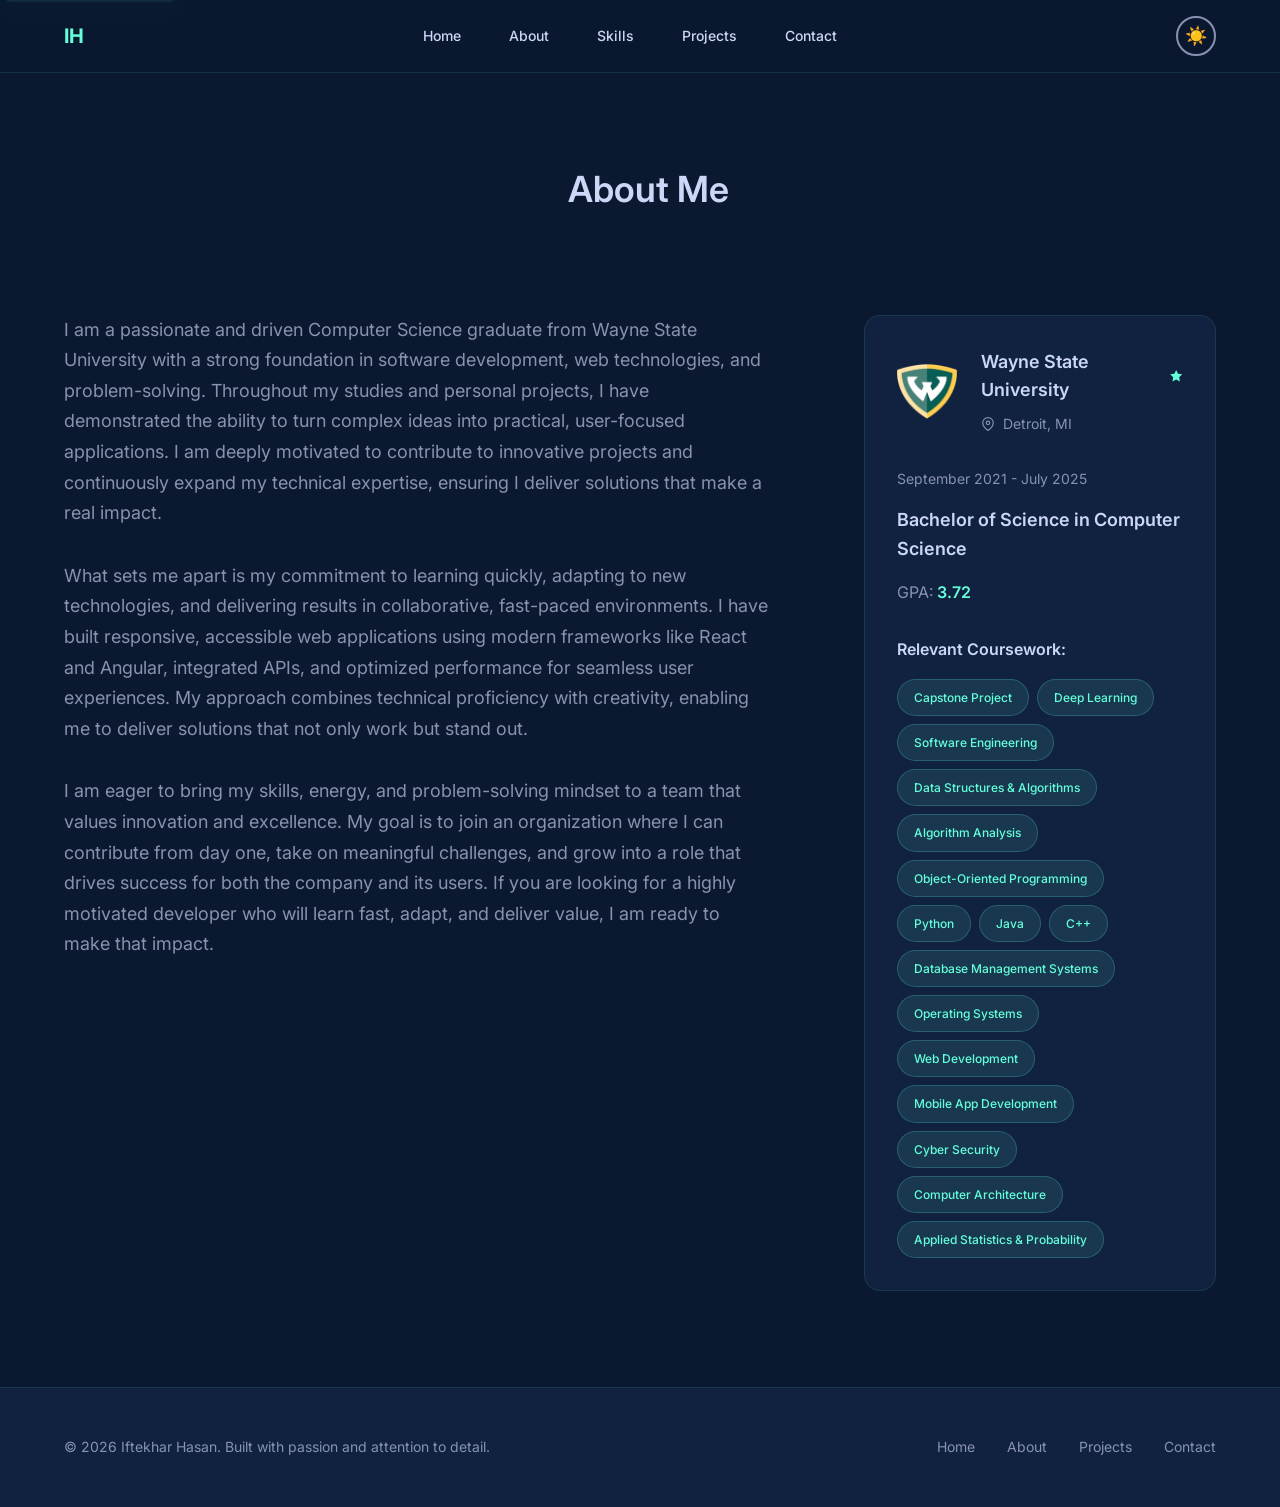
==== commit 785ff60a: "fixed pages and hamburger" ====
--- a/pages/about.html
+++ b/pages/about.html
@@ -39,7 +39,7 @@
             <nav class="mobile-nav" role="navigation" aria-label="Mobile navigation">
                 <ul class="mobile-nav-menu" role="menubar">
                     <li role="none"><a href="../index.html" class="mobile-nav-link" role="menuitem"><span class="nav-text">Home</span></a></li>
-                    <li role="none"><a href="about.html" class="mobile-nav-link" role="menuitem"><span class="nav-text">About</span></a></li>
+                    <li role="none"><a href="about.html" class="mobile-nav-link active" role="menuitem"><span class="nav-text">About</span></a></li>
                     <li role="none"><a href="skills.html" class="mobile-nav-link" role="menuitem"><span class="nav-text">Skills</span></a></li>
                     <li role="none"><a href="projects.html" class="mobile-nav-link" role="menuitem"><span class="nav-text">Projects</span></a></li>
                     <li role="none"><a href="contact.html" class="mobile-nav-link" role="menuitem"><span class="nav-text">Contact</span></a></li>
--- a/styles/main.css
+++ b/styles/main.css
@@ -103,6 +103,7 @@
 
 .section {
   padding: var(--space-3xl) 0;
+  padding-top: calc(var(--space-3xl) + 65px);
   position: relative;
 }
 
@@ -334,44 +335,86 @@
 
 .mobile-nav-overlay {
   position: fixed;
-  top: 0;
-  right: -100%;
+  top: 65px;
+  left: 0;
+  right: 0;
   width: 100%;
-  height: 100vh;
-  background-color: rgba(10, 25, 47, 0.95);
-  backdrop-filter: blur(10px);
+  height: auto;
+  background-color: var(--bg-secondary);
+  border-bottom: 1px solid rgba(100, 255, 218, 0.15);
+  border-radius: 0 0 var(--radius-lg) var(--radius-lg);
   z-index: 999;
-  transition: all var(--transition-normal);
+  visibility: hidden;
+  opacity: 0;
+  overflow: hidden;
+  transform: translateY(-10px);
+  transition: opacity var(--transition-normal), transform var(--transition-normal), visibility var(--transition-normal);
+  box-shadow: 0 10px 40px rgba(0, 0, 0, 0.4);
 }
 
 .mobile-nav-overlay.active {
-  right: 0;
+  visibility: visible;
+  opacity: 1;
+  transform: translateY(0);
 }
 
 .mobile-nav {
   display: flex;
-  align-items: center;
-  justify-content: center;
-  height: 100%;
-}
+  flex-direction: column;
+  padding: var(--space-sm);
+}
+
+/* .mobile-nav-menu {
+  list-style: none;
+  text-align: left;
+} */
 
 .mobile-nav-menu {
+  background-color: transparent;
+  border-radius: var(--radius-lg);
+  padding: var(--space-xs) 0;
+  margin-bottom: var(--space-sm);
   list-style: none;
-  text-align: center;
+  text-align: left;
 }
 
 .mobile-nav-link {
   display: block;
-  padding: var(--space-lg);
+  padding: var(--space-sm) var(--space-md);
   color: var(--text-primary);
   text-decoration: none;
-  font-size: var(--font-size-xl);
-  transition: all var(--transition-normal);
-}
+  font-size: var(--font-size-base);
+  font-weight: 500;
+  border-radius: var(--radius-md);
+  transition: all var(--transition-normal);
+}
+
+/* .mobile-nav-link:hover,
+.mobile-nav-link.active {
+  color: var(--text-accent);
+  background-color: rgba(100, 255, 218, 0.08);
+} */
 
 .mobile-nav-link:hover {
   color: var(--text-accent);
-  transform: translateX(10px);
+  background-color: rgba(100, 255, 218, 0.08);
+}
+
+.mobile-nav-link.active {
+  color: var(--text-accent);
+  background-color: rgba(100, 255, 218, 0.15);
+  padding-left: calc(var(--space-md) - 3px);
+  box-shadow: inset 3px 0 0 var(--text-accent);
+}
+
+body.menu-open .hero-social {
+  z-index: 0;
+}
+
+[data-theme="light"] .mobile-menu-toggle {
+  border: none;
+  background: none;
+  outline: none;
 }
 
 /* ===== HERO SECTION ===== */
@@ -1060,7 +1103,7 @@
   color: var(--text-accent);
 }
 
-/* .back-to-top {
+.back-to-top {
   position: fixed;
   bottom: var(--space-lg);
   right: var(--space-lg);
@@ -1090,7 +1133,7 @@
 .back-to-top svg {
   width: 20px;
   height: 20px;
-} */
+}
 
 /* ===== ANIMATIONS ===== */
 @keyframes fadeInUp {
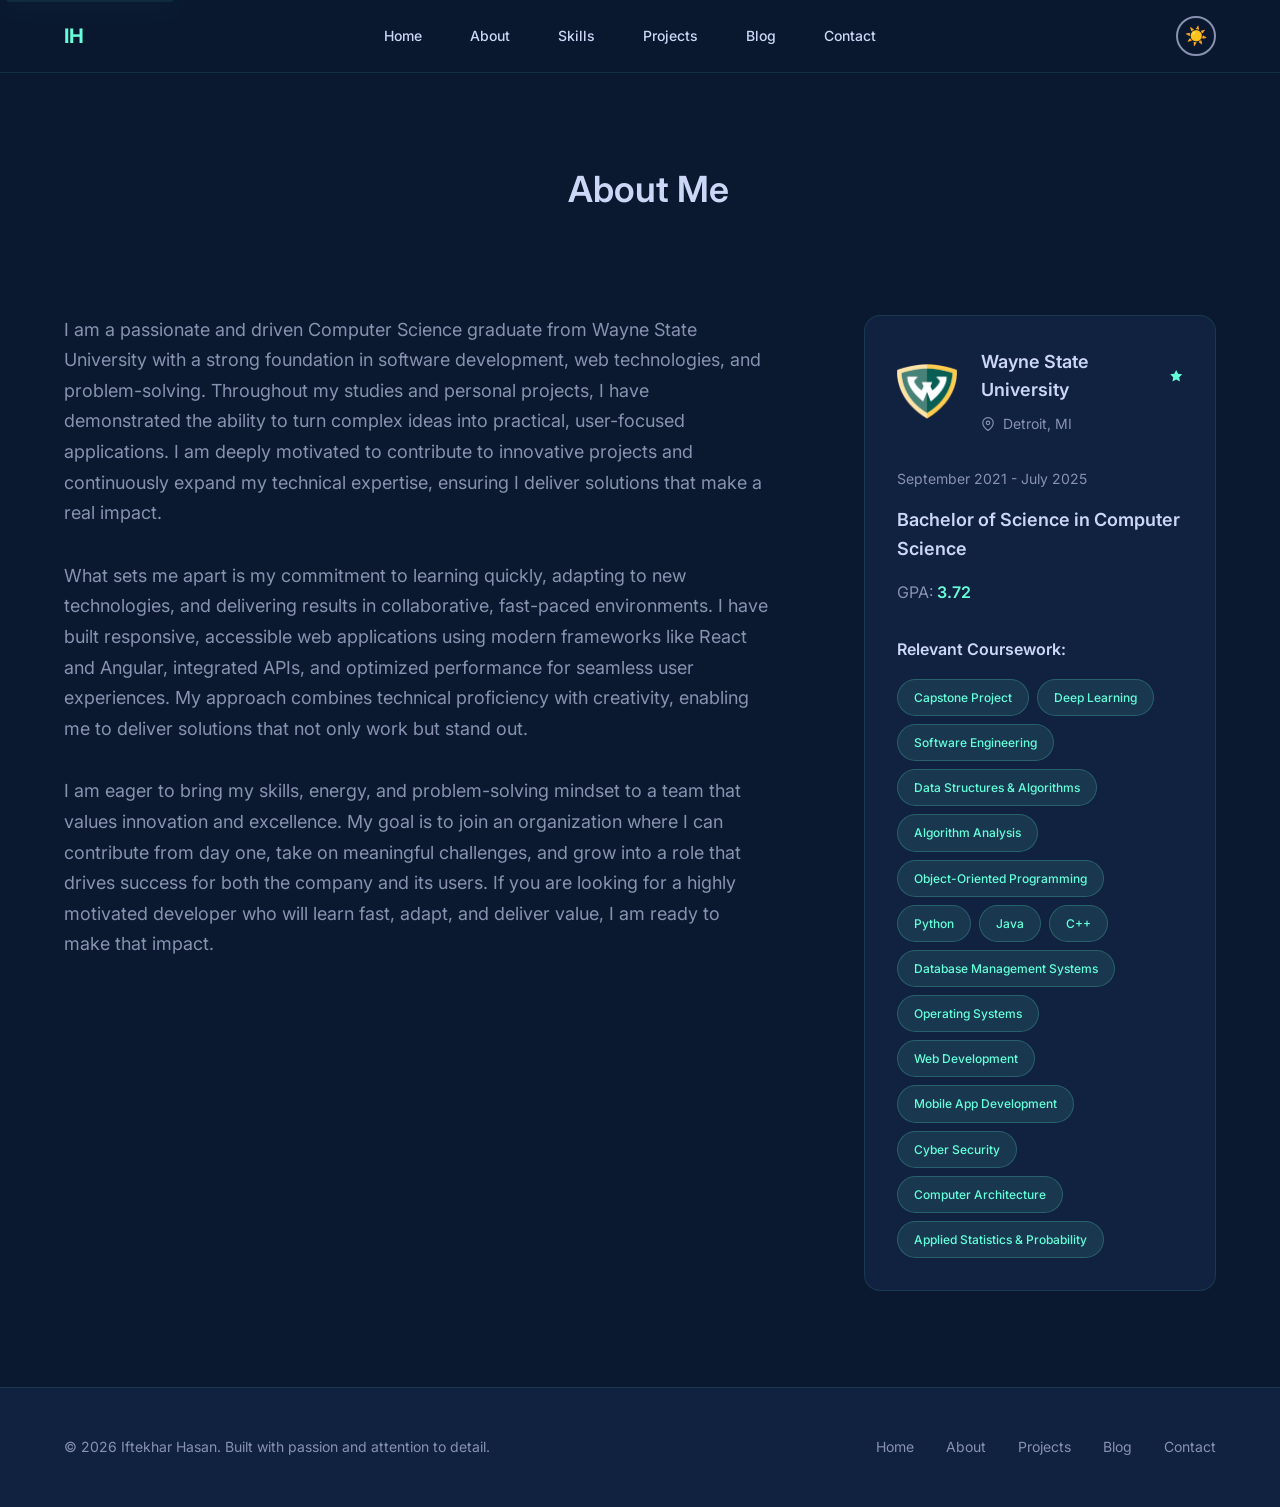
==== commit 6eb598af: "Fixed blog page navigation properly" ====
--- a/pages/about.html
+++ b/pages/about.html
@@ -22,6 +22,7 @@
                     <li role="none"><a href="about.html" class="nav-link active" role="menuitem"><span class="nav-text">About</span></a></li>
                     <li role="none"><a href="skills.html" class="nav-link" role="menuitem"><span class="nav-text">Skills</span></a></li>
                     <li role="none"><a href="projects.html" class="nav-link" role="menuitem"><span class="nav-text">Projects</span></a></li>
+                    <li role="none"><a href="blog.html" class="nav-link" role="menuitem"><span class="nav-text">Blog</span></a></li>
                     <li role="none"><a href="contact.html" class="nav-link" role="menuitem"><span class="nav-text">Contact</span></a></li>
                 </ul>
                 <button class="theme-toggle" aria-label="Toggle dark/light theme" title="Toggle theme">
@@ -111,6 +112,7 @@
                     <a href="../index.html" class="footer-link">Home</a>
                     <a href="about.html" class="footer-link">About</a>
                     <a href="projects.html" class="footer-link">Projects</a>
+                    <a href="blog.html" class="footer-link">Blog</a>
                     <a href="contact.html" class="footer-link">Contact</a>
                 </div>
             </div>
--- a/styles/main.css
+++ b/styles/main.css
@@ -500,13 +500,12 @@
 } */
 
 .hero-social {
-  position: fixed;
-  left: var(--space-lg);
-  top: 50%;
-  transform: translateY(-50%);
-  display: flex;
-  flex-direction: column;
+  position: static;
+  display: flex;
+  flex-direction: row;
   gap: var(--space-lg);
+  margin-top: var(--space-lg);
+  transform: none;
   z-index: 10;
 }
 
@@ -584,7 +583,7 @@
 }
 
 /* Typing Animation */
-.typing-text {
+/* .typing-text {
   position: relative;
   color: var(--text-primary);
 }
@@ -608,7 +607,7 @@
   100% {
     opacity: 0;
   }
-}
+} */
 
 /* ===== ABOUT SECTION ===== */
 .about-content {
@@ -1183,17 +1182,9 @@
     gap: var(--space-xl);
   }
 
-  .hero-social {
-    position: fixed;
-    left: var(--space-lg);
-    bottom: 0;
-    flex-direction: column;
-    margin-top: 0;
-  }
-
-  .hero-social::after {
+  /* .hero-social::after {
     display: none;
-  }
+  } */
 }
 
 @media (max-width: 768px) {
@@ -1215,6 +1206,15 @@
 
   .section-title {
     font-size: var(--font-size-3xl);
+  }
+
+  .hero-social {
+    position: static;
+    flex-direction: row;
+    justify-content: center;
+    gap: var(--space-lg);
+    margin-top: var(--space-xl);
+    transform: none;
   }
 
   .hero-actions {
--- a/styles/responsive.css
+++ b/styles/responsive.css
@@ -70,18 +70,6 @@
 /* ===== DESKTOP STYLES (1024px and up) ===== */
 @media (min-width: 1024px) {
   .desktop-up {
-    display: block;
-  }
-
-  /* Hero social positioning for desktop */
-  .hero-social {
-    position: fixed;
-    left: var(--space-lg);
-    bottom: 0;
-    flex-direction: column;
-  }
-
-  .hero-social::after {
     display: block;
   }
 
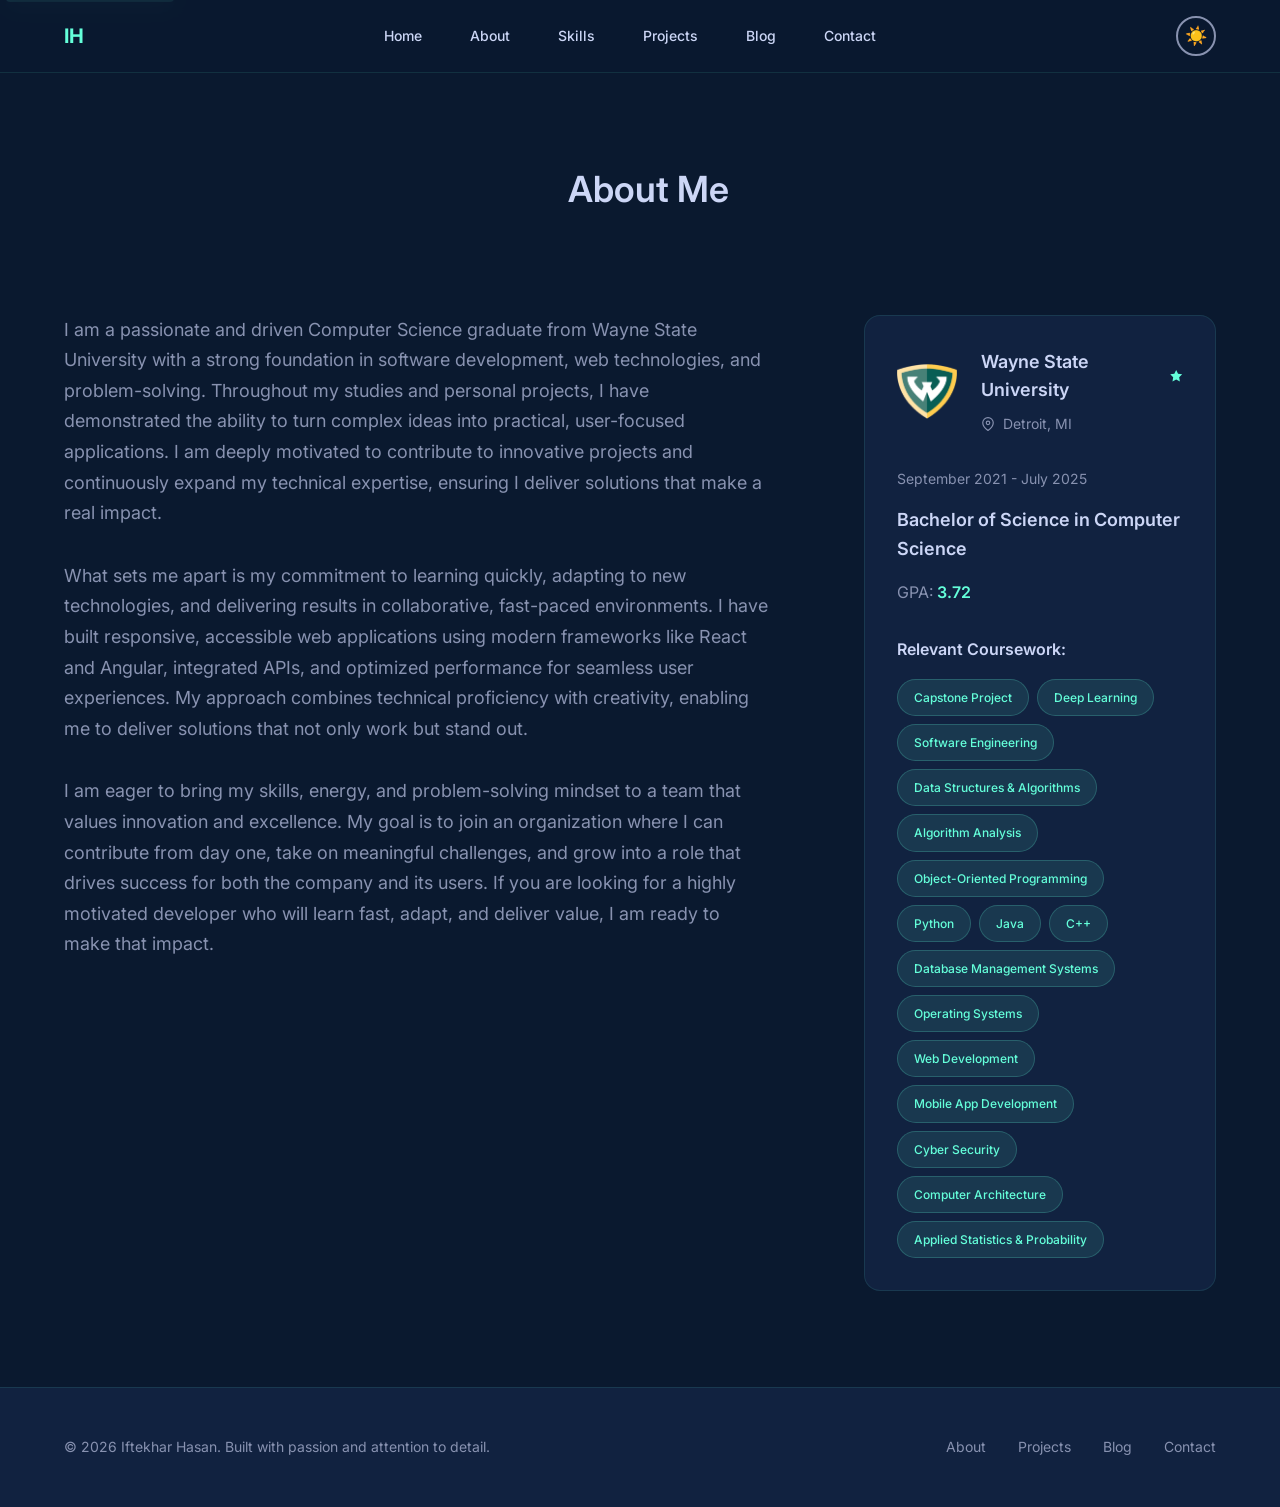
==== commit dcf0def4: "Removed Home link from footer" ====
--- a/pages/about.html
+++ b/pages/about.html
@@ -43,6 +43,7 @@
                     <li role="none"><a href="about.html" class="mobile-nav-link active" role="menuitem"><span class="nav-text">About</span></a></li>
                     <li role="none"><a href="skills.html" class="mobile-nav-link" role="menuitem"><span class="nav-text">Skills</span></a></li>
                     <li role="none"><a href="projects.html" class="mobile-nav-link" role="menuitem"><span class="nav-text">Projects</span></a></li>
+                    <li role="none"><a href="blog.html" class="mobile-nav-link" role="menuitem"><span class="nav-text">Blog</span></a></li>
                     <li role="none"><a href="contact.html" class="mobile-nav-link" role="menuitem"><span class="nav-text">Contact</span></a></li>
                 </ul>
             </nav>
@@ -109,7 +110,6 @@
             <div class="footer-content">
                 <p class="footer-text">&copy; 2026 Iftekhar Hasan. Built with passion and attention to detail.</p>
                 <div class="footer-links">
-                    <a href="../index.html" class="footer-link">Home</a>
                     <a href="about.html" class="footer-link">About</a>
                     <a href="projects.html" class="footer-link">Projects</a>
                     <a href="blog.html" class="footer-link">Blog</a>
--- a/styles/responsive.css
+++ b/styles/responsive.css
@@ -159,6 +159,25 @@
 
   .hero-title {
     font-size: var(--font-size-xl);
+  }
+
+  .footer-content {
+    flex-direction: column;
+    align-items: center;
+    text-align: center;
+    padding: 0 var(--space-sm);
+  }
+
+  .footer-links {
+    display: flex;
+    flex-wrap: wrap;
+    justify-content: center;
+    gap: var(--space-sm);
+    width: 100%;
+  }
+
+  .footer-text {
+    width: 100%;
   }
 }
 
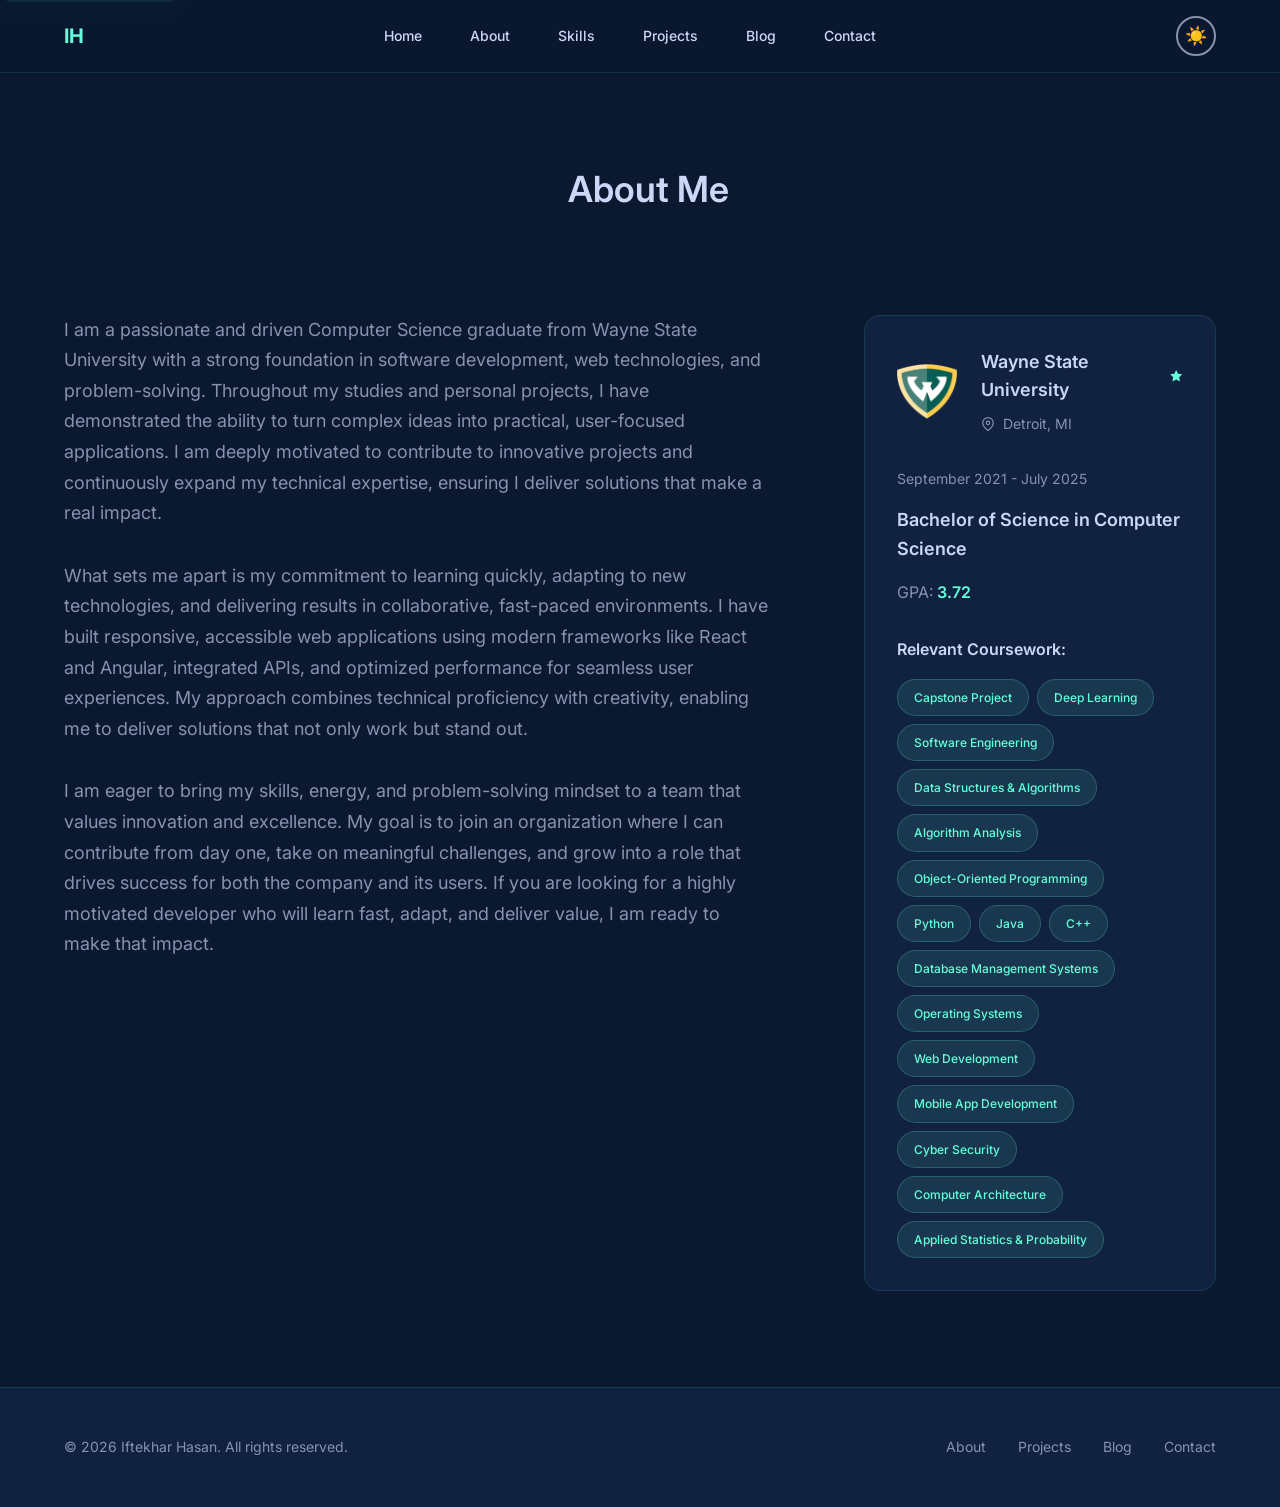
==== commit 3595a04a: "Changed footer text" ====
--- a/pages/about.html
+++ b/pages/about.html
@@ -108,7 +108,7 @@
     <footer class="footer" role="contentinfo">
         <div class="container">
             <div class="footer-content">
-                <p class="footer-text">&copy; 2026 Iftekhar Hasan. Built with passion and attention to detail.</p>
+                <p class="footer-text">&copy; 2026 Iftekhar Hasan. All rights reserved.</p>
                 <div class="footer-links">
                     <a href="about.html" class="footer-link">About</a>
                     <a href="projects.html" class="footer-link">Projects</a>
